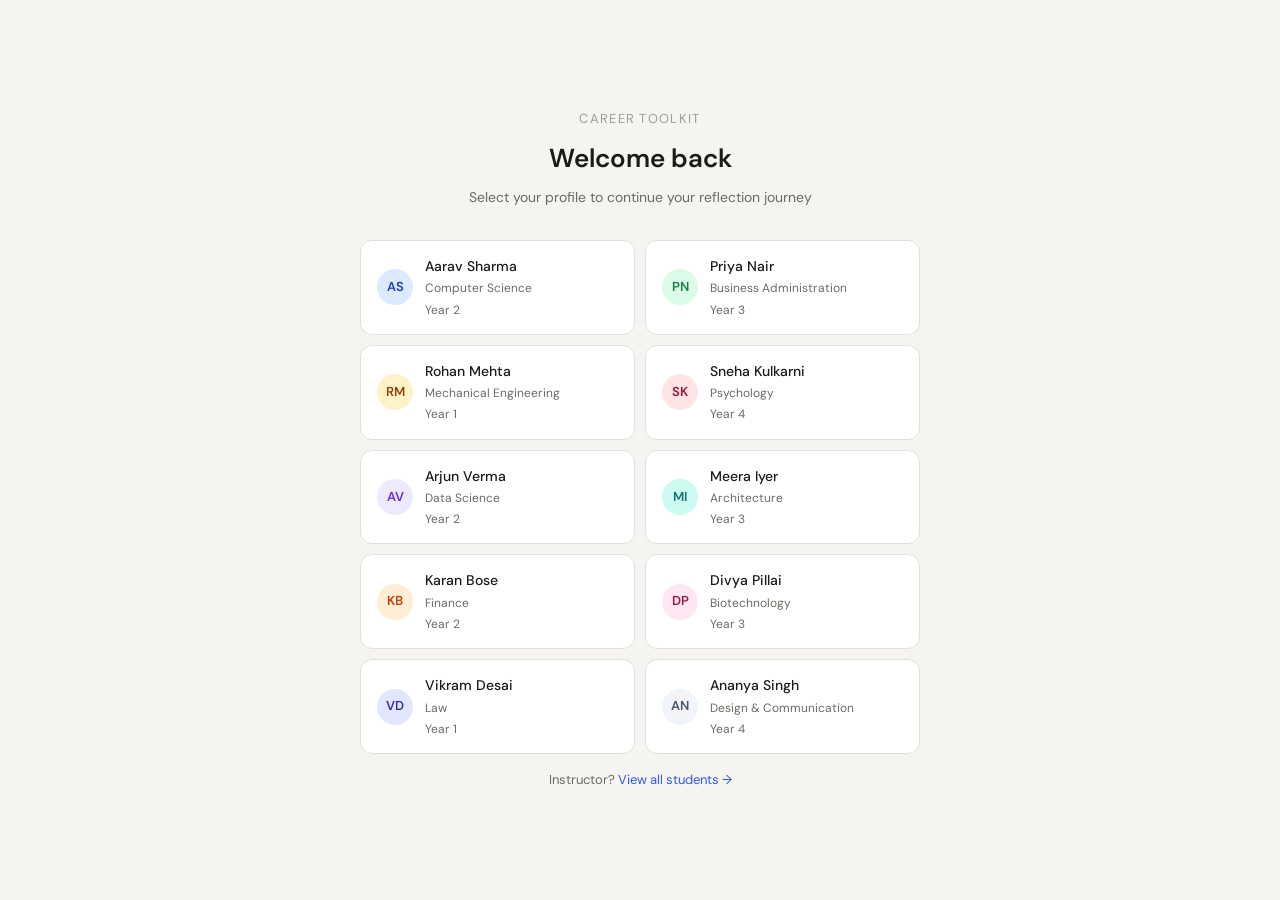
==== index.html @ 9c4cef3d "Add files via upload" ====
<!DOCTYPE html>
<html lang="en">
<head>
  <meta charset="UTF-8">
  <meta name="viewport" content="width=device-width, initial-scale=1.0">
  <title>Career Reflection Toolkit — Select Student</title>
  <link rel="stylesheet" href="style.css">
  <style>
    body { display: flex; align-items: center; justify-content: center; min-height: 100vh; padding: 32px 16px; }
    .login-wrap { width: 100%; max-width: 560px; }
    .login-header { text-align: center; margin-bottom: 32px; }
    .login-header .logo { font-size: 13px; text-transform: uppercase; letter-spacing: 0.1em; color: var(--hint); margin-bottom: 8px; }
    .login-header h1 { font-size: 26px; font-weight: 600; }
    .login-header p { font-size: 14px; color: var(--muted); margin-top: 6px; }
    .student-grid { display: grid; grid-template-columns: 1fr 1fr; gap: 10px; }
    .student-card { background: var(--surface); border: 1px solid var(--border); border-radius: var(--radius); padding: 14px 16px; cursor: pointer; transition: all 0.12s; display: flex; align-items: center; gap: 12px; }
    .student-card:hover { border-color: var(--accent-muted); box-shadow: 0 0 0 3px var(--accent-bg); }
    .student-card.selected { border-color: var(--accent); background: var(--accent-bg); box-shadow: 0 0 0 3px var(--accent-bg); }
    .sc-info .sc-name { font-size: 14px; font-weight: 500; }
    .sc-info .sc-meta { font-size: 12px; color: var(--muted); margin-top: 2px; }
    .enter-btn { margin-top: 20px; width: 100%; padding: 13px; font-size: 15px; font-weight: 500; background: var(--accent); color: #fff; border: none; border-radius: var(--radius-sm); cursor: pointer; transition: background 0.12s; display: none; }
    .enter-btn:hover { background: #2449c7; }
    .enter-btn.visible { display: block; }
    .admin-link { text-align: center; margin-top: 16px; font-size: 13px; color: var(--muted); }
    .admin-link a { color: var(--accent); }
  </style>
</head>
<body>
  <div class="login-wrap">
    <div class="login-header">
      <div class="logo">Career Toolkit</div>
      <h1>Welcome back</h1>
      <p>Select your profile to continue your reflection journey</p>
    </div>

    <div class="student-grid" id="student-grid"></div>

    <button class="enter-btn" id="enter-btn" onclick="enterApp()">Continue to dashboard →</button>

    <div class="admin-link">
      Instructor? <a href="admin.html">View all students →</a>
    </div>
  </div>

  <script src="data.js"></script>
  <script src="app.js"></script>
  <script>
    let selected = null;
    const students = loadStudents();

    const grid = document.getElementById('student-grid');
    students.forEach((s, i) => {
      const div = document.createElement('div');
      div.className = 'student-card';
      div.innerHTML = `
        <div class="avatar ${avColor(i)}">${s.avatar}</div>
        <div class="sc-info">
          <div class="sc-name">${s.name}</div>
          <div class="sc-meta">${s.course}</div>
          <div class="sc-meta">Year ${s.year}</div>
        </div>`;
      div.onclick = () => selectStudent(s.id, div);
      grid.appendChild(div);
    });

    function selectStudent(id, el) {
      document.querySelectorAll('.student-card').forEach(c => c.classList.remove('selected'));
      el.classList.add('selected');
      selected = id;
      document.getElementById('enter-btn').classList.add('visible');
    }

    function enterApp() {
      if (!selected) return;
      setCurrentStudent(selected);
      location.href = 'dashboard.html';
    }
  </script>
</body>
</html>
---- style.css ----
@import url('https://fonts.googleapis.com/css2?family=DM+Sans:wght@300;400;500;600&family=DM+Mono:wght@400;500&display=swap');

*, *::before, *::after { box-sizing: border-box; margin: 0; padding: 0; }

:root {
  --bg: #f5f4f0;
  --surface: #ffffff;
  --surface2: #f0efe9;
  --border: #e2e0d8;
  --text: #1a1a18;
  --muted: #6b6a64;
  --hint: #9e9d96;
  --accent: #2d5be3;
  --accent-bg: #edf1fd;
  --accent-muted: #6b8ef0;
  --success: #1a7f5a;
  --success-bg: #e6f5ef;
  --warn: #b45309;
  --warn-bg: #fef3e2;
  --danger: #c0392b;
  --danger-bg: #fdecea;
  --radius: 12px;
  --radius-sm: 8px;
  --shadow: 0 1px 4px rgba(0,0,0,0.06), 0 0 0 0.5px rgba(0,0,0,0.07);
  --font: 'DM Sans', sans-serif;
  --mono: 'DM Mono', monospace;
}

body { font-family: var(--font); background: var(--bg); color: var(--text); font-size: 15px; line-height: 1.6; min-height: 100vh; }

a { color: var(--accent); text-decoration: none; }
a:hover { text-decoration: underline; }

h1 { font-size: 22px; font-weight: 600; }
h2 { font-size: 18px; font-weight: 600; }
h3 { font-size: 15px; font-weight: 600; }

/* Layout */
.app-shell { display: grid; grid-template-columns: 220px 1fr; min-height: 100vh; }
.sidebar { background: var(--surface); border-right: 1px solid var(--border); padding: 24px 16px; display: flex; flex-direction: column; gap: 4px; position: sticky; top: 0; height: 100vh; overflow-y: auto; }
.main { padding: 32px 36px; max-width: 820px; }

/* Sidebar */
.sidebar-logo { font-size: 14px; font-weight: 600; color: var(--text); padding: 0 8px 20px; border-bottom: 1px solid var(--border); margin-bottom: 12px; letter-spacing: -0.01em; }
.sidebar-logo span { color: var(--accent); }
.nav-item { display: flex; align-items: center; gap: 10px; padding: 9px 10px; border-radius: var(--radius-sm); font-size: 14px; color: var(--muted); cursor: pointer; transition: all 0.12s; text-decoration: none; }
.nav-item:hover { background: var(--surface2); color: var(--text); text-decoration: none; }
.nav-item.active { background: var(--accent-bg); color: var(--accent); font-weight: 500; }
.nav-icon { font-size: 16px; width: 20px; text-align: center; }
.nav-section { font-size: 11px; text-transform: uppercase; letter-spacing: 0.06em; color: var(--hint); padding: 14px 10px 4px; }
.student-badge { margin-top: auto; padding: 12px; background: var(--surface2); border-radius: var(--radius-sm); }
.student-badge .sname { font-size: 13px; font-weight: 500; }
.student-badge .scourse { font-size: 12px; color: var(--muted); }

/* Cards */
.card { background: var(--surface); border: 1px solid var(--border); border-radius: var(--radius); padding: 20px 24px; }
.card + .card { margin-top: 12px; }
.card-sm { background: var(--surface); border: 1px solid var(--border); border-radius: var(--radius-sm); padding: 14px 16px; }

/* Page header */
.page-header { margin-bottom: 28px; }
.page-header .label { font-size: 12px; text-transform: uppercase; letter-spacing: 0.06em; color: var(--hint); margin-bottom: 4px; }
.page-title { font-size: 22px; font-weight: 600; }
.page-sub { font-size: 14px; color: var(--muted); margin-top: 4px; }

/* Stat grid */
.stat-grid { display: grid; grid-template-columns: repeat(3, 1fr); gap: 12px; margin-bottom: 20px; }
.stat-card { background: var(--surface); border: 1px solid var(--border); border-radius: var(--radius-sm); padding: 14px 16px; }
.stat-label { font-size: 12px; color: var(--muted); margin-bottom: 4px; }
.stat-value { font-size: 22px; font-weight: 600; }
.stat-sub { font-size: 12px; color: var(--hint); margin-top: 2px; }

/* Avatar */
.avatar { width: 36px; height: 36px; border-radius: 50%; display: flex; align-items: center; justify-content: center; font-size: 13px; font-weight: 600; flex-shrink: 0; }
.avatar-lg { width: 48px; height: 48px; font-size: 16px; }
.av-blue { background: #dbeafe; color: #1e40af; }
.av-green { background: #dcfce7; color: #15803d; }
.av-amber { background: #fef3c7; color: #92400e; }
.av-rose { background: #ffe4e6; color: #9f1239; }
.av-purple { background: #ede9fe; color: #6d28d9; }
.av-teal { background: #ccfbf1; color: #0f766e; }
.av-orange { background: #ffedd5; color: #c2410c; }
.av-pink { background: #fce7f3; color: #9d174d; }
.av-indigo { background: #e0e7ff; color: #3730a3; }
.av-gray { background: #f1f5f9; color: #475569; }

/* Badges */
.badge { display: inline-block; font-size: 11px; font-weight: 500; padding: 3px 9px; border-radius: 20px; }
.badge-blue { background: var(--accent-bg); color: var(--accent); }
.badge-green { background: var(--success-bg); color: var(--success); }
.badge-warn { background: var(--warn-bg); color: var(--warn); }
.badge-red { background: var(--danger-bg); color: var(--danger); }
.badge-gray { background: var(--surface2); color: var(--muted); }

/* Buttons */
.btn { display: inline-flex; align-items: center; gap: 6px; padding: 9px 18px; border-radius: var(--radius-sm); font-family: var(--font); font-size: 14px; font-weight: 500; cursor: pointer; transition: all 0.12s; border: 1px solid transparent; }
.btn-primary { background: var(--accent); color: #fff; border-color: var(--accent); }
.btn-primary:hover { background: #2449c7; border-color: #2449c7; }
.btn-secondary { background: var(--surface); color: var(--text); border-color: var(--border); }
.btn-secondary:hover { background: var(--surface2); }
.btn-sm { padding: 6px 12px; font-size: 13px; }

/* Form elements */
input, textarea, select { font-family: var(--font); font-size: 14px; color: var(--text); background: var(--surface); border: 1px solid var(--border); border-radius: var(--radius-sm); padding: 9px 12px; width: 100%; transition: border 0.12s; }
input:focus, textarea:focus, select:focus { outline: none; border-color: var(--accent); }
textarea { resize: vertical; min-height: 80px; line-height: 1.5; }
label { font-size: 13px; font-weight: 500; color: var(--muted); display: block; margin-bottom: 5px; }
.form-group { margin-bottom: 16px; }

/* Progress bar */
.progress-bar { height: 6px; background: var(--surface2); border-radius: 3px; overflow: hidden; }
.progress-fill { height: 100%; background: var(--accent); border-radius: 3px; transition: width 0.4s; }
.progress-fill.green { background: var(--success); }
.progress-fill.amber { background: var(--warn); }

/* Goal item */
.goal-item { display: flex; align-items: flex-start; gap: 12px; padding: 12px 0; border-bottom: 1px solid var(--border); }
.goal-item:last-child { border-bottom: none; }
.goal-check { width: 18px; height: 18px; border-radius: 50%; border: 2px solid var(--border); display: flex; align-items: center; justify-content: center; flex-shrink: 0; margin-top: 2px; }
.goal-check.done { background: var(--success); border-color: var(--success); color: #fff; font-size: 10px; }
.goal-check.inprog { border-color: var(--accent); }
.goal-title { font-size: 14px; font-weight: 500; }
.goal-deadline { font-size: 12px; color: var(--hint); margin-top: 2px; }

/* Mood pill */
.mood-row { display: flex; gap: 8px; flex-wrap: wrap; }
.mood-pill { padding: 5px 14px; border-radius: 20px; font-size: 13px; border: 1px solid var(--border); color: var(--muted); cursor: pointer; transition: all 0.1s; background: var(--surface); }
.mood-pill:hover, .mood-pill.sel { background: var(--accent-bg); color: var(--accent); border-color: var(--accent-muted); }

/* Star rating */
.stars { display: flex; gap: 4px; }
.star { font-size: 20px; cursor: pointer; color: var(--border); transition: color 0.1s; }
.star.lit { color: #f59e0b; }

/* Checkin card row */
.checkin-row { display: flex; align-items: center; gap: 12px; padding: 10px 0; border-bottom: 1px solid var(--border); }
.checkin-row:last-child { border-bottom: none; }
.checkin-date { font-size: 12px; color: var(--hint); min-width: 80px; font-family: var(--mono); }

/* Student list */
.student-row { display: flex; align-items: center; gap: 14px; padding: 12px 0; border-bottom: 1px solid var(--border); cursor: pointer; transition: background 0.1s; }
.student-row:last-child { border-bottom: none; }
.student-row:hover { background: var(--surface2); margin: 0 -8px; padding-left: 8px; padding-right: 8px; border-radius: var(--radius-sm); }
.student-info { flex: 1; }
.student-name { font-size: 14px; font-weight: 500; }
.student-meta { font-size: 12px; color: var(--muted); }

/* Tabs */
.tabs { display: flex; gap: 2px; border-bottom: 1px solid var(--border); margin-bottom: 24px; }
.tab { padding: 10px 16px; font-size: 14px; color: var(--muted); cursor: pointer; border-bottom: 2px solid transparent; margin-bottom: -1px; transition: all 0.1s; }
.tab:hover { color: var(--text); }
.tab.active { color: var(--accent); border-bottom-color: var(--accent); font-weight: 500; }

/* Section divider */
.divider { border: none; border-top: 1px solid var(--border); margin: 20px 0; }

/* Toast */
.toast { position: fixed; bottom: 24px; right: 24px; background: var(--text); color: #fff; padding: 10px 18px; border-radius: var(--radius-sm); font-size: 13px; opacity: 0; transform: translateY(10px); transition: all 0.2s; pointer-events: none; z-index: 999; }
.toast.show { opacity: 1; transform: translateY(0); }

/* Responsive tweak */
@media (max-width: 700px) {
  .app-shell { grid-template-columns: 1fr; }
  .sidebar { display: none; }
  .main { padding: 20px 16px; }
  .stat-grid { grid-template-columns: 1fr 1fr; }
}
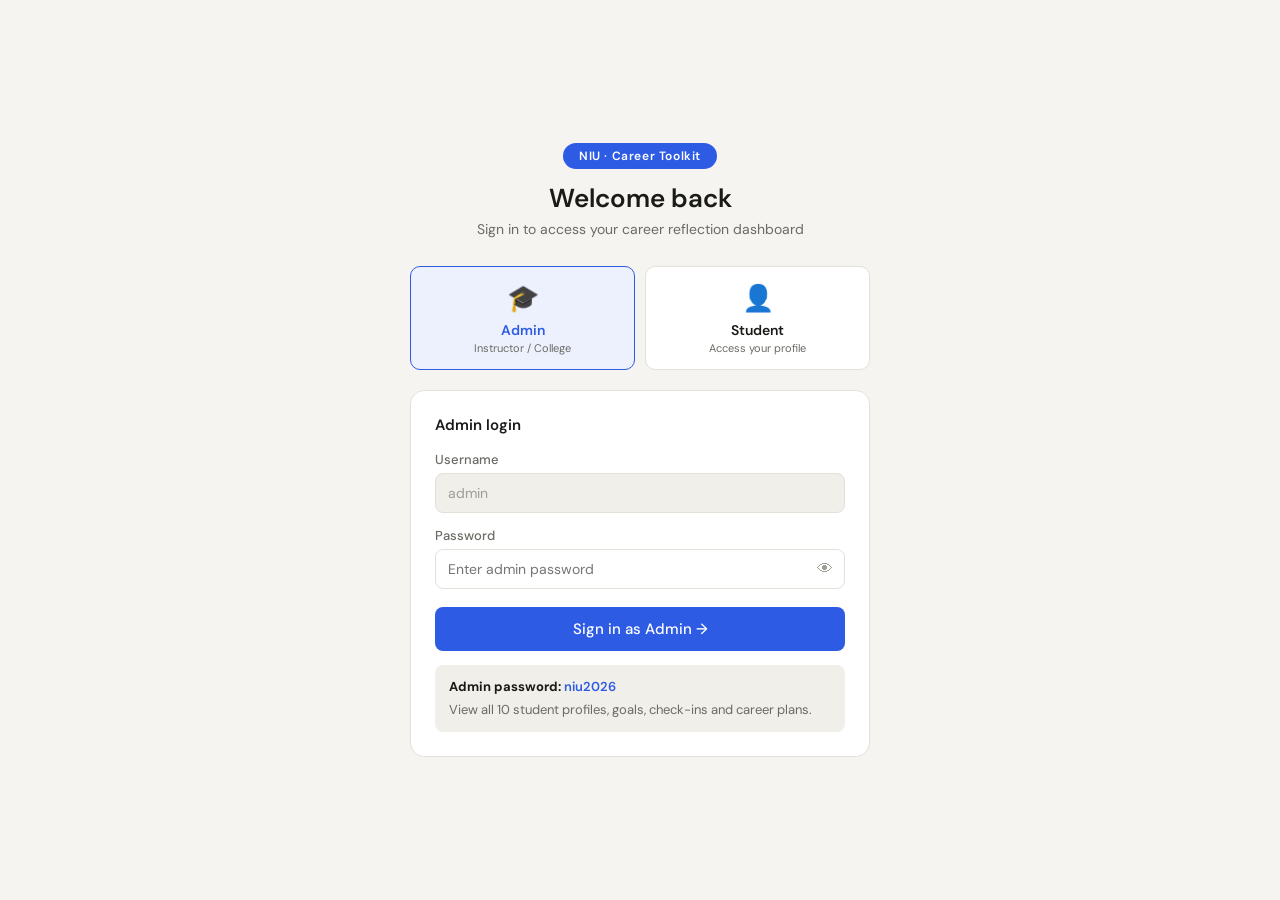
==== commit e59cca7e: "Add redirect to login page with message Updated the index.html to redirect to login.html with a mess" ====
--- a/index.html
+++ b/index.html
@@ -2,79 +2,12 @@
 <html lang="en">
 <head>
   <meta charset="UTF-8">
-  <meta name="viewport" content="width=device-width, initial-scale=1.0">
-  <title>Career Reflection Toolkit — Select Student</title>
-  <link rel="stylesheet" href="style.css">
-  <style>
-    body { display: flex; align-items: center; justify-content: center; min-height: 100vh; padding: 32px 16px; }
-    .login-wrap { width: 100%; max-width: 560px; }
-    .login-header { text-align: center; margin-bottom: 32px; }
-    .login-header .logo { font-size: 13px; text-transform: uppercase; letter-spacing: 0.1em; color: var(--hint); margin-bottom: 8px; }
-    .login-header h1 { font-size: 26px; font-weight: 600; }
-    .login-header p { font-size: 14px; color: var(--muted); margin-top: 6px; }
-    .student-grid { display: grid; grid-template-columns: 1fr 1fr; gap: 10px; }
-    .student-card { background: var(--surface); border: 1px solid var(--border); border-radius: var(--radius); padding: 14px 16px; cursor: pointer; transition: all 0.12s; display: flex; align-items: center; gap: 12px; }
-    .student-card:hover { border-color: var(--accent-muted); box-shadow: 0 0 0 3px var(--accent-bg); }
-    .student-card.selected { border-color: var(--accent); background: var(--accent-bg); box-shadow: 0 0 0 3px var(--accent-bg); }
-    .sc-info .sc-name { font-size: 14px; font-weight: 500; }
-    .sc-info .sc-meta { font-size: 12px; color: var(--muted); margin-top: 2px; }
-    .enter-btn { margin-top: 20px; width: 100%; padding: 13px; font-size: 15px; font-weight: 500; background: var(--accent); color: #fff; border: none; border-radius: var(--radius-sm); cursor: pointer; transition: background 0.12s; display: none; }
-    .enter-btn:hover { background: #2449c7; }
-    .enter-btn.visible { display: block; }
-    .admin-link { text-align: center; margin-top: 16px; font-size: 13px; color: var(--muted); }
-    .admin-link a { color: var(--accent); }
-  </style>
+  <meta http-equiv="refresh" content="0; url=login.html">
+  <title>Redirecting...</title>
+  <style>body{font-family:Arial,sans-serif;text-align:center;padding:40px;} a{color:#2d5be3;}</style>
 </head>
 <body>
-  <div class="login-wrap">
-    <div class="login-header">
-      <div class="logo">Career Toolkit</div>
-      <h1>Welcome back</h1>
-      <p>Select your profile to continue your reflection journey</p>
-    </div>
-
-    <div class="student-grid" id="student-grid"></div>
-
-    <button class="enter-btn" id="enter-btn" onclick="enterApp()">Continue to dashboard →</button>
-
-    <div class="admin-link">
-      Instructor? <a href="admin.html">View all students →</a>
-    </div>
-  </div>
-
-  <script src="data.js"></script>
-  <script src="app.js"></script>
-  <script>
-    let selected = null;
-    const students = loadStudents();
-
-    const grid = document.getElementById('student-grid');
-    students.forEach((s, i) => {
-      const div = document.createElement('div');
-      div.className = 'student-card';
-      div.innerHTML = `
-        <div class="avatar ${avColor(i)}">${s.avatar}</div>
-        <div class="sc-info">
-          <div class="sc-name">${s.name}</div>
-          <div class="sc-meta">${s.course}</div>
-          <div class="sc-meta">Year ${s.year}</div>
-        </div>`;
-      div.onclick = () => selectStudent(s.id, div);
-      grid.appendChild(div);
-    });
-
-    function selectStudent(id, el) {
-      document.querySelectorAll('.student-card').forEach(c => c.classList.remove('selected'));
-      el.classList.add('selected');
-      selected = id;
-      document.getElementById('enter-btn').classList.add('visible');
-    }
-
-    function enterApp() {
-      if (!selected) return;
-      setCurrentStudent(selected);
-      location.href = 'dashboard.html';
-    }
-  </script>
+  <h1>Redirecting to login...</h1>
+  <p>If you are not redirected automatically, <a href="login.html">click here to go to login</a>.</p>
 </body>
 </html>
